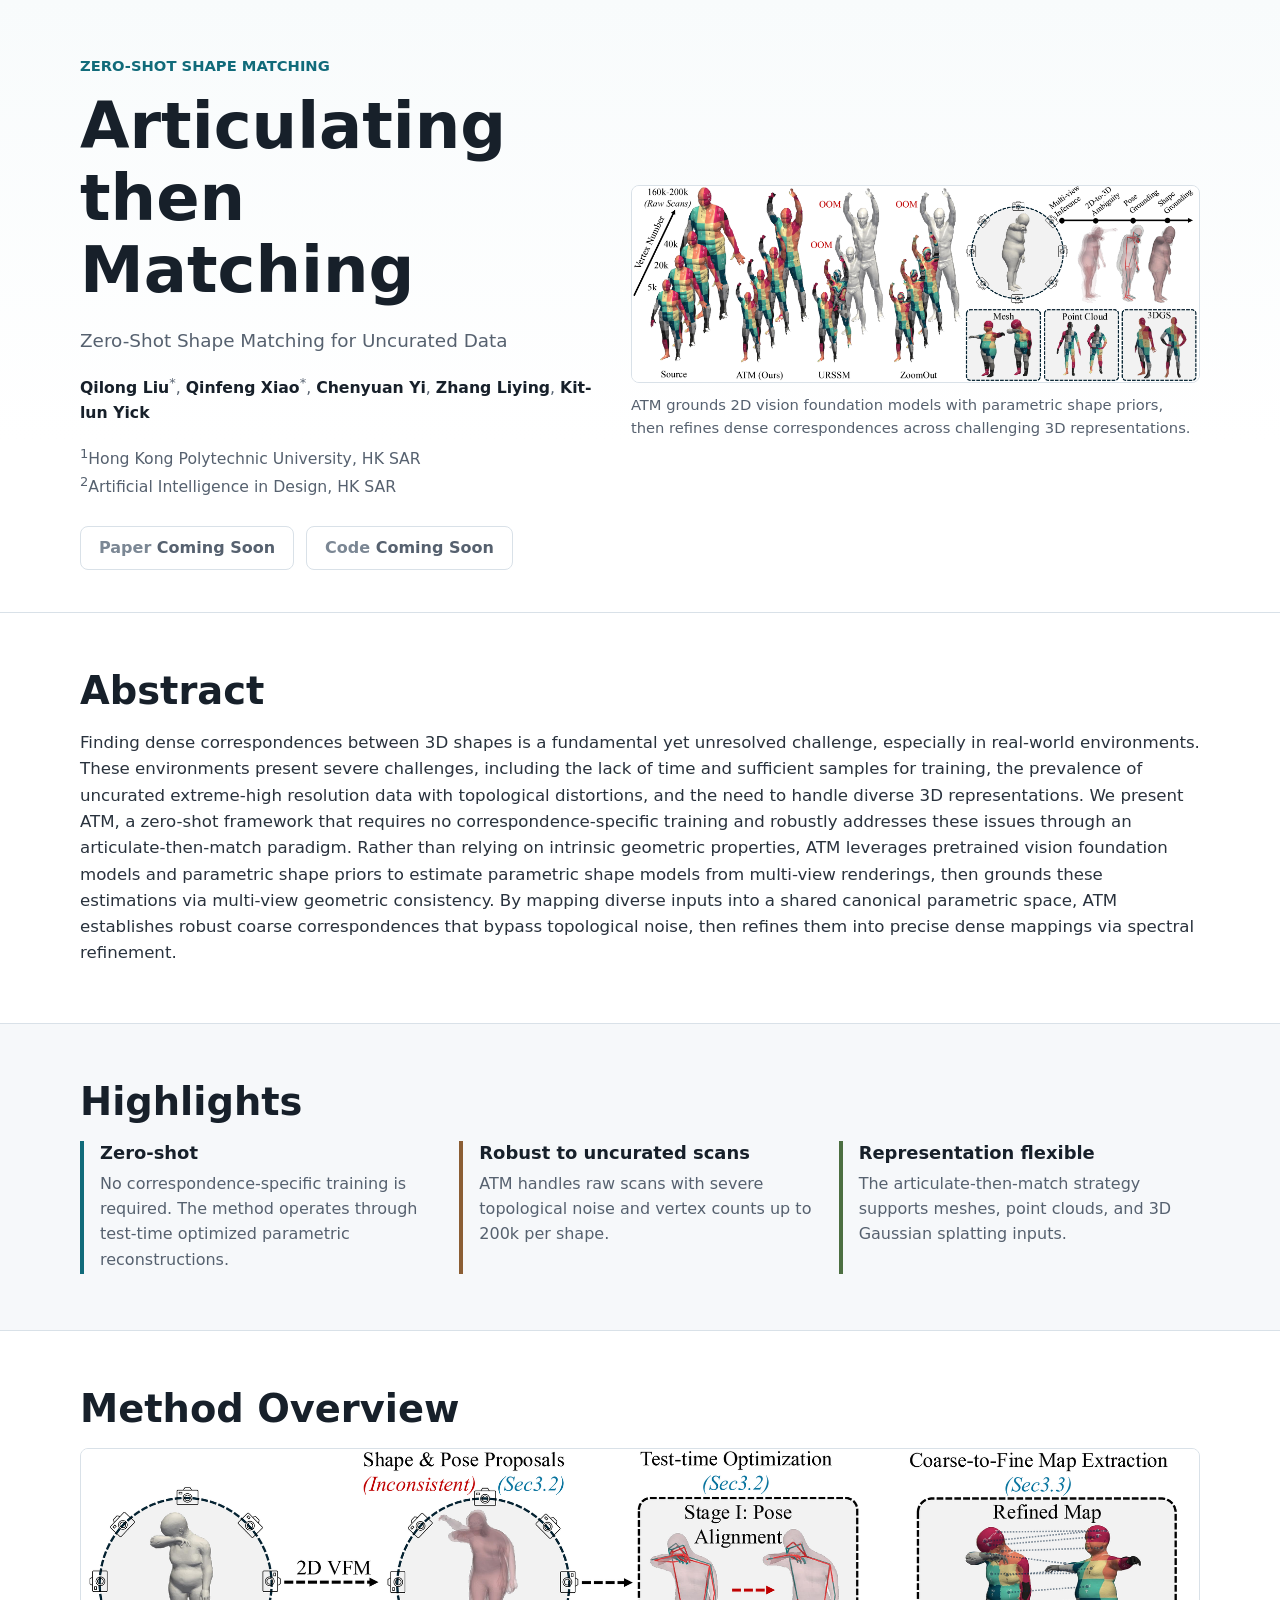
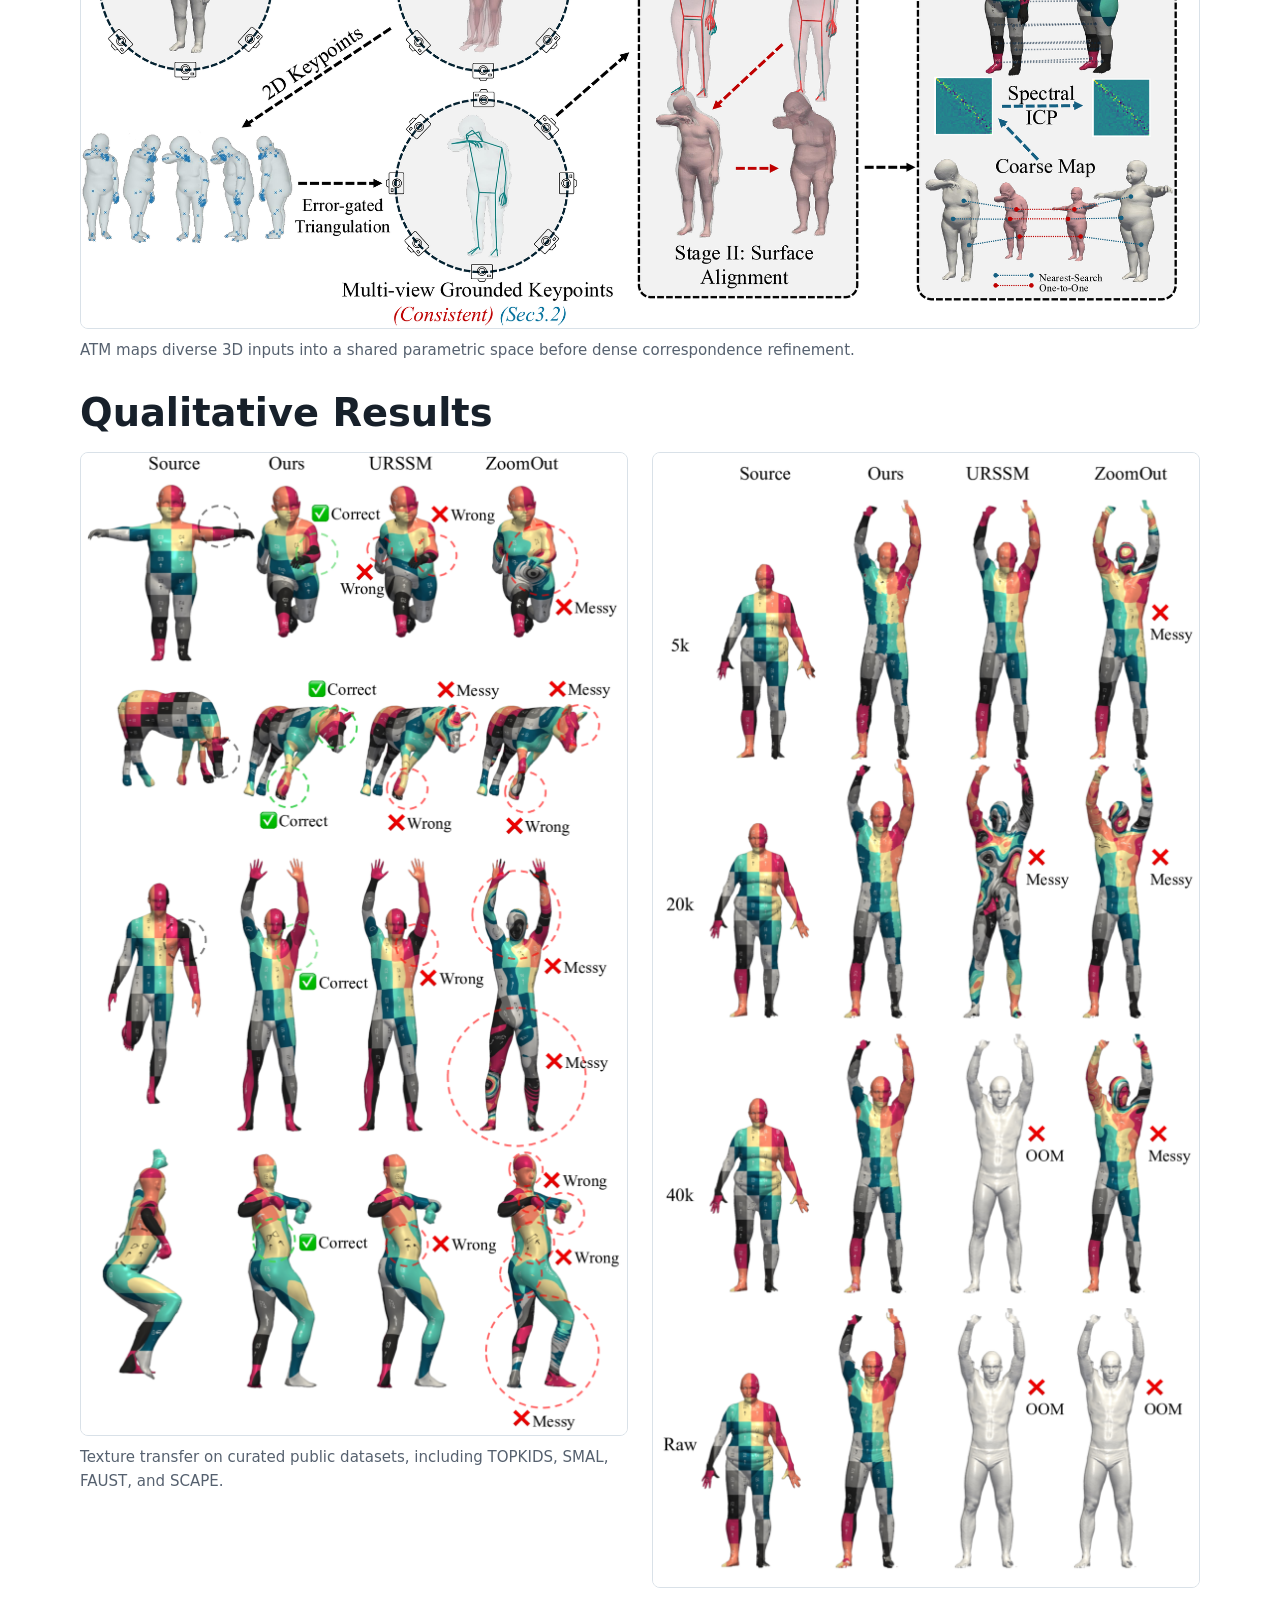
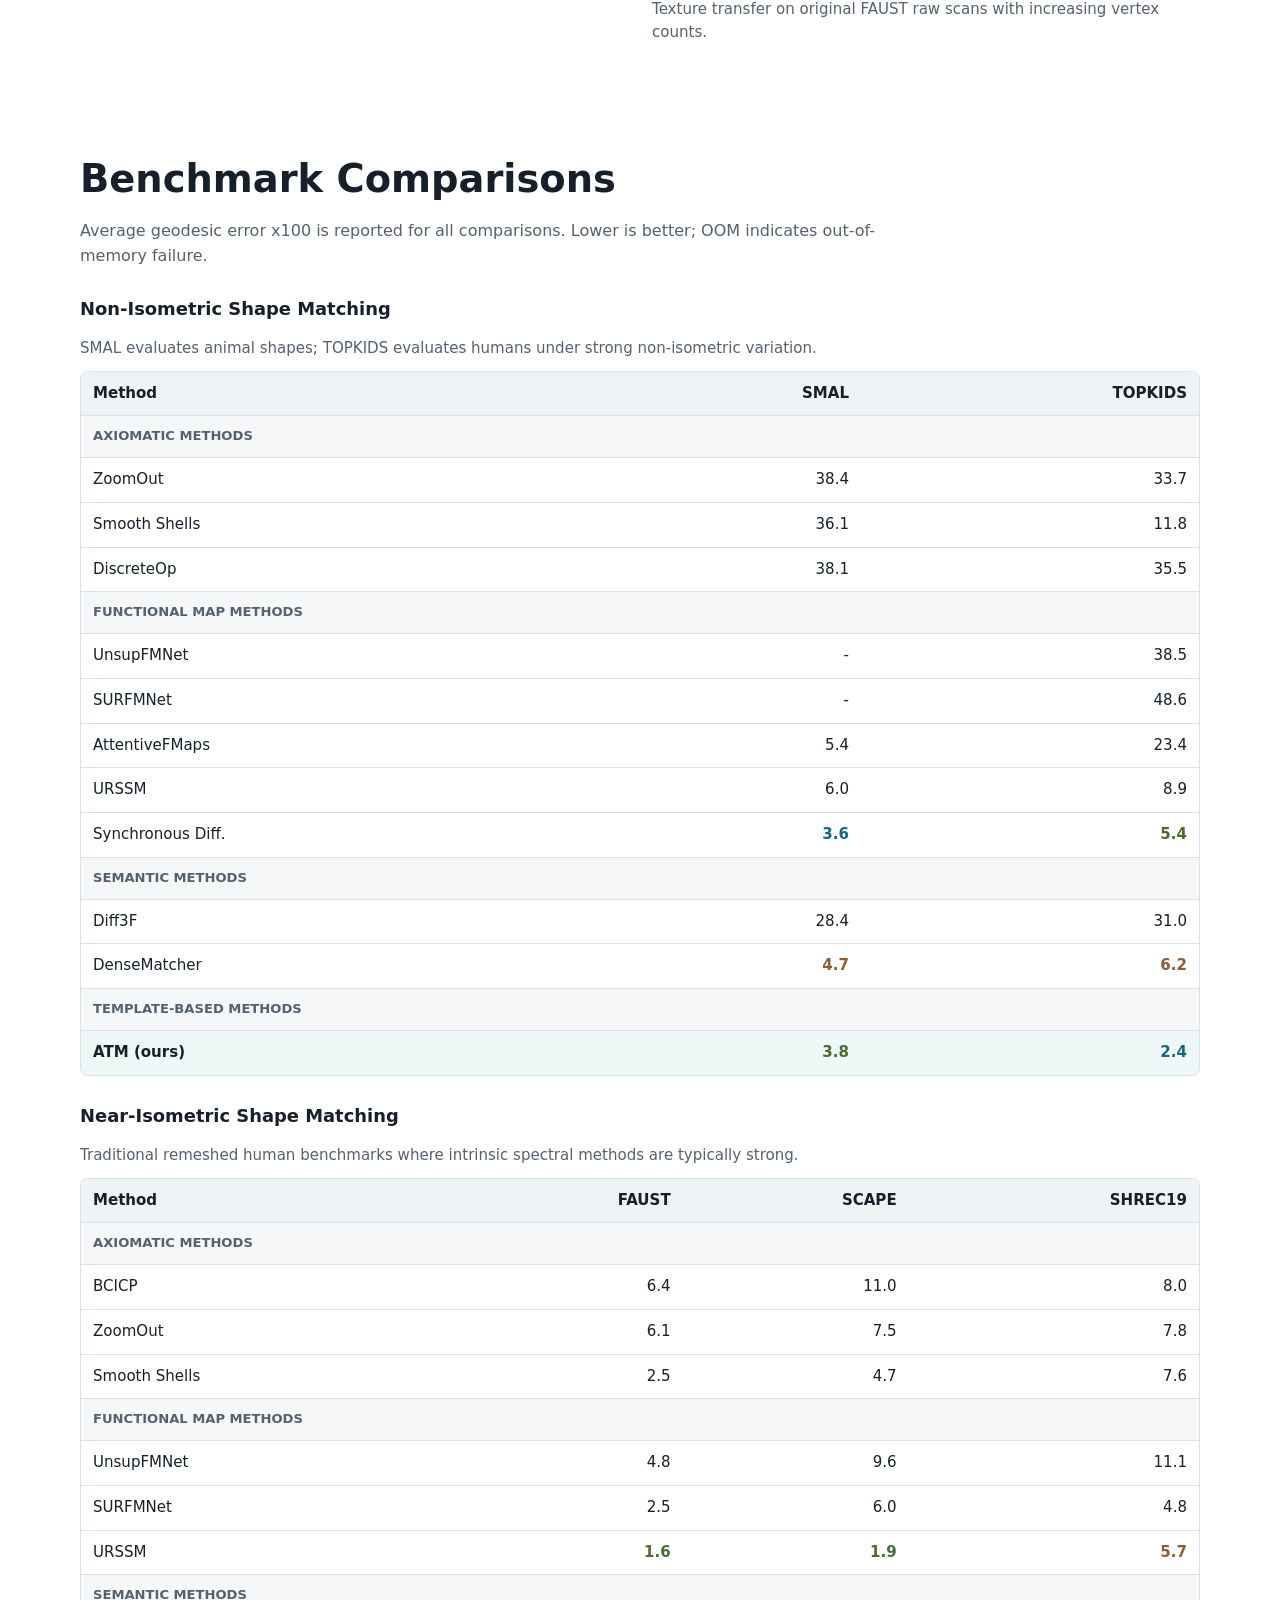
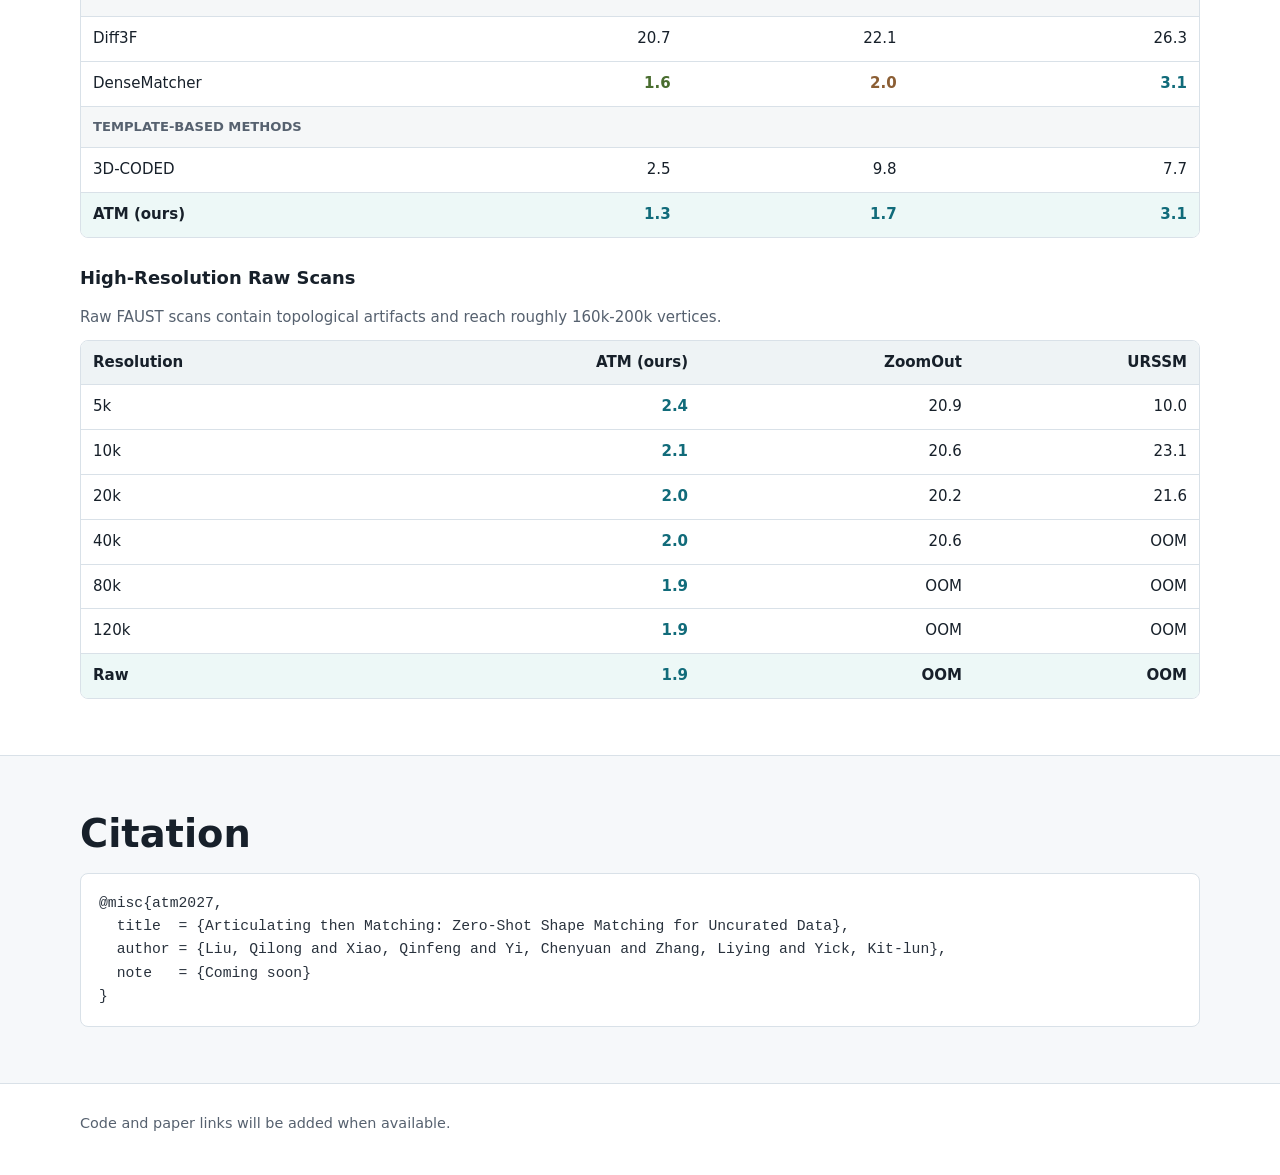
==== docs/index.html @ 42d5a646 "move page to docs/" ====
<!DOCTYPE html>
<html lang="en">
  <head>
    <meta charset="utf-8">
    <meta name="viewport" content="width=device-width, initial-scale=1">
    <meta name="description" content="Project page for Articulating then Matching: Zero-Shot Shape Matching for Uncurated Data.">
    <meta name="keywords" content="shape matching, dense correspondence, zero-shot learning, 3D vision, uncurated scans, point clouds, meshes, 3D Gaussian splatting">
    <meta name="twitter:card" content="summary_large_image">
    <meta name="twitter:title" content="Articulating then Matching">
    <meta name="twitter:description" content="Zero-shot shape matching for uncurated data.">
    <meta name="twitter:image" content="asset/teaser.png">
    <title>Articulating then Matching</title>
    <link rel="stylesheet" href="style.css">
  </head>
  <body>
    <header class="hero">
      <div class="wrap hero-inner">
        <div>
          <p class="eyebrow">Zero-Shot Shape Matching</p>
          <h1>Articulating then Matching</h1>
          <p class="subtitle">Zero-Shot Shape Matching for Uncurated Data</p>
          <p class="authors">
            <strong>Qilong Liu</strong><sup>*</sup>,
            <strong>Qinfeng Xiao</strong><sup>*</sup>,
            <strong>Chenyuan Yi</strong>,
            <strong>Zhang Liying</strong>,
            <strong>Kit-lun Yick</strong>
          </p>
          <p class="affiliations">
            <sup>1</sup>Hong Kong Polytechnic University, HK SAR<br>
            <sup>2</sup>Artificial Intelligence in Design, HK SAR
          </p>
          <div class="actions" aria-label="Project links">
            <button class="button" type="button" disabled>Paper <span>Coming Soon</span></button>
            <button class="button" type="button" disabled>Code <span>Coming Soon</span></button>
          </div>
        </div>
        <figure class="hero-figure">
          <img src="asset/teaser.png" alt="Overview of ATM for zero-shot dense shape matching.">
          <figcaption>
            ATM grounds 2D vision foundation models with parametric shape priors, then refines dense correspondences across challenging 3D representations.
          </figcaption>
        </figure>
      </div>
    </header>

    <main>
      <section>
        <div class="wrap">
          <h2>Abstract</h2>
          <p class="abstract">
            Finding dense correspondences between 3D shapes is a fundamental yet unresolved challenge, especially in real-world environments. These environments present severe challenges, including the lack of time and sufficient samples for training, the prevalence of uncurated extreme-high resolution data with topological distortions, and the need to handle diverse 3D representations. We present ATM, a zero-shot framework that requires no correspondence-specific training and robustly addresses these issues through an articulate-then-match paradigm. Rather than relying on intrinsic geometric properties, ATM leverages pretrained vision foundation models and parametric shape priors to estimate parametric shape models from multi-view renderings, then grounds these estimations via multi-view geometric consistency. By mapping diverse inputs into a shared canonical parametric space, ATM establishes robust coarse correspondences that bypass topological noise, then refines them into precise dense mappings via spectral refinement.
          </p>
        </div>
      </section>

      <section class="alt">
        <div class="wrap">
          <h2>Highlights</h2>
          <div class="grid">
            <div class="point">
              <h3>Zero-shot</h3>
              <p>No correspondence-specific training is required. The method operates through test-time optimized parametric reconstructions.</p>
            </div>
            <div class="point">
              <h3>Robust to uncurated scans</h3>
              <p>ATM handles raw scans with severe topological noise and vertex counts up to 200k per shape.</p>
            </div>
            <div class="point">
              <h3>Representation flexible</h3>
              <p>The articulate-then-match strategy supports meshes, point clouds, and 3D Gaussian splatting inputs.</p>
            </div>
          </div>
        </div>
      </section>

      <section>
        <div class="wrap figure-stack">
          <div>
            <h2>Method Overview</h2>
            <figure class="result">
              <img src="asset/framework.png" alt="ATM method framework.">
              <figcaption>
                ATM maps diverse 3D inputs into a shared parametric space before dense correspondence refinement.
              </figcaption>
            </figure>
          </div>
          <div>
            <h2>Qualitative Results</h2>
            <div class="figure-grid">
              <figure class="result">
                <img src="asset/qualitative_curated.png" alt="Texture transfer results on curated datasets.">
                <figcaption>
                  Texture transfer on curated public datasets, including TOPKIDS, SMAL, FAUST, and SCAPE.
                </figcaption>
              </figure>
              <figure class="result">
                <img src="asset/qualitative_raw.png" alt="Texture transfer results on raw FAUST scans.">
                <figcaption>
                  Texture transfer on original FAUST raw scans with increasing vertex counts.
                </figcaption>
              </figure>
            </div>
          </div>
        </div>
      </section>

      <section>
        <div class="wrap benchmark-stack">
          <div class="section-heading">
            <h2>Benchmark Comparisons</h2>
            <p>Average geodesic error x100 is reported for all comparisons. Lower is better; OOM indicates out-of-memory failure.</p>
          </div>

          <div class="table-block">
            <h3>Non-Isometric Shape Matching</h3>
            <p class="table-note">SMAL evaluates animal shapes; TOPKIDS evaluates humans under strong non-isometric variation.</p>
            <div class="table-wrap">
              <table class="benchmark-table">
                <thead>
                  <tr>
                    <th>Method</th>
                    <th>SMAL</th>
                    <th>TOPKIDS</th>
                  </tr>
                </thead>
                <tbody>
                  <tr class="group"><td colspan="3">Axiomatic Methods</td></tr>
                  <tr><td>ZoomOut</td><td>38.4</td><td>33.7</td></tr>
                  <tr><td>Smooth Shells</td><td>36.1</td><td>11.8</td></tr>
                  <tr><td>DiscreteOp</td><td>38.1</td><td>35.5</td></tr>
                  <tr class="group"><td colspan="3">Functional Map Methods</td></tr>
                  <tr><td>UnsupFMNet</td><td>-</td><td>38.5</td></tr>
                  <tr><td>SURFMNet</td><td>-</td><td>48.6</td></tr>
                  <tr><td>AttentiveFMaps</td><td>5.4</td><td>23.4</td></tr>
                  <tr><td>URSSM</td><td>6.0</td><td>8.9</td></tr>
                  <tr><td>Synchronous Diff.</td><td class="best">3.6</td><td class="second">5.4</td></tr>
                  <tr class="group"><td colspan="3">Semantic Methods</td></tr>
                  <tr><td>Diff3F</td><td>28.4</td><td>31.0</td></tr>
                  <tr><td>DenseMatcher</td><td class="third">4.7</td><td class="third">6.2</td></tr>
                  <tr class="group"><td colspan="3">Template-Based Methods</td></tr>
                  <tr class="ours"><td>ATM (ours)</td><td class="second">3.8</td><td class="best">2.4</td></tr>
                </tbody>
              </table>
            </div>
          </div>

          <div class="table-block">
            <h3>Near-Isometric Shape Matching</h3>
            <p class="table-note">Traditional remeshed human benchmarks where intrinsic spectral methods are typically strong.</p>
            <div class="table-wrap">
              <table class="benchmark-table">
                <thead>
                  <tr>
                    <th>Method</th>
                    <th>FAUST</th>
                    <th>SCAPE</th>
                    <th>SHREC19</th>
                  </tr>
                </thead>
                <tbody>
                  <tr class="group"><td colspan="4">Axiomatic Methods</td></tr>
                  <tr><td>BCICP</td><td>6.4</td><td>11.0</td><td>8.0</td></tr>
                  <tr><td>ZoomOut</td><td>6.1</td><td>7.5</td><td>7.8</td></tr>
                  <tr><td>Smooth Shells</td><td>2.5</td><td>4.7</td><td>7.6</td></tr>
                  <tr class="group"><td colspan="4">Functional Map Methods</td></tr>
                  <tr><td>UnsupFMNet</td><td>4.8</td><td>9.6</td><td>11.1</td></tr>
                  <tr><td>SURFMNet</td><td>2.5</td><td>6.0</td><td>4.8</td></tr>
                  <tr><td>URSSM</td><td class="second">1.6</td><td class="second">1.9</td><td class="third">5.7</td></tr>
                  <tr class="group"><td colspan="4">Semantic Methods</td></tr>
                  <tr><td>Diff3F</td><td>20.7</td><td>22.1</td><td>26.3</td></tr>
                  <tr><td>DenseMatcher</td><td class="second">1.6</td><td class="third">2.0</td><td class="best">3.1</td></tr>
                  <tr class="group"><td colspan="4">Template-Based Methods</td></tr>
                  <tr><td>3D-CODED</td><td>2.5</td><td>9.8</td><td>7.7</td></tr>
                  <tr class="ours"><td>ATM (ours)</td><td class="best">1.3</td><td class="best">1.7</td><td class="best">3.1</td></tr>
                </tbody>
              </table>
            </div>
          </div>

          <div class="table-block">
            <h3>High-Resolution Raw Scans</h3>
            <p class="table-note">Raw FAUST scans contain topological artifacts and reach roughly 160k-200k vertices.</p>
            <div class="table-wrap">
              <table class="benchmark-table">
                <thead>
                  <tr>
                    <th>Resolution</th>
                    <th>ATM (ours)</th>
                    <th>ZoomOut</th>
                    <th>URSSM</th>
                  </tr>
                </thead>
                <tbody>
                  <tr><td>5k</td><td class="best">2.4</td><td>20.9</td><td>10.0</td></tr>
                  <tr><td>10k</td><td class="best">2.1</td><td>20.6</td><td>23.1</td></tr>
                  <tr><td>20k</td><td class="best">2.0</td><td>20.2</td><td>21.6</td></tr>
                  <tr><td>40k</td><td class="best">2.0</td><td>20.6</td><td>OOM</td></tr>
                  <tr><td>80k</td><td class="best">1.9</td><td>OOM</td><td>OOM</td></tr>
                  <tr><td>120k</td><td class="best">1.9</td><td>OOM</td><td>OOM</td></tr>
                  <tr class="ours"><td>Raw</td><td class="best">1.9</td><td>OOM</td><td>OOM</td></tr>
                </tbody>
              </table>
            </div>
          </div>
        </div>
      </section>

      <section class="alt">
        <div class="wrap">
          <h2>Citation</h2>
          <pre class="citation"><code>@misc{atm2027,
  title  = {Articulating then Matching: Zero-Shot Shape Matching for Uncurated Data},
  author = {Liu, Qilong and Xiao, Qinfeng and Yi, Chenyuan and Zhang, Liying and Yick, Kit-lun},
  note   = {Coming soon}
}</code></pre>
        </div>
      </section>
    </main>

    <footer>
      <div class="wrap">
        <p>Code and paper links will be added when available.</p>
      </div>
    </footer>
  </body>
</html>
---- docs/style.css ----
:root {
  color-scheme: light;
  --ink: #17202a;
  --muted: #56616f;
  --line: #d9e1e8;
  --panel: #f6f8fa;
  --accent: #116b7a;
  --accent-2: #8b5e34;
  --disabled: #7b8794;
  --max: 1120px;
}

* {
  box-sizing: border-box;
}

body {
  margin: 0;
  color: var(--ink);
  background: #ffffff;
  font-family: Inter, ui-sans-serif, system-ui, -apple-system, BlinkMacSystemFont, "Segoe UI", sans-serif;
  line-height: 1.58;
}

img {
  display: block;
  max-width: 100%;
}

.hero {
  border-bottom: 1px solid var(--line);
  background: linear-gradient(180deg, #f8fbfc 0%, #ffffff 72%);
}

.wrap {
  width: min(100% - 32px, var(--max));
  margin: 0 auto;
}

.hero-inner {
  display: grid;
  grid-template-columns: minmax(0, 0.95fr) minmax(320px, 1.05fr);
  gap: 36px;
  align-items: center;
  /* min-height: 94vh; */
  min-height: auto;
  padding: 54px 0 42px;
}

.eyebrow {
  margin: 0 0 14px;
  color: var(--accent);
  font-size: 0.92rem;
  font-weight: 700;
  letter-spacing: 0;
  text-transform: uppercase;
}

h1,
h2,
h3 {
  line-height: 1.12;
  letter-spacing: 0;
}

h1 {
  margin: 0;
  font-size: clamp(2.15rem, 5vw, 4.6rem);
  max-width: 13ch;
}

.subtitle {
  margin: 20px 0 0;
  max-width: 720px;
  color: var(--muted);
  font-size: 1.15rem;
}

.authors,
.affiliations {
  margin: 18px 0 0;
  color: var(--muted);
  font-size: 0.98rem;
}

.authors strong {
  color: var(--ink);
  font-weight: 650;
}

.actions {
  display: flex;
  flex-wrap: wrap;
  gap: 12px;
  margin: 26px 0 0;
}

.button {
  min-height: 44px;
  padding: 0 18px;
  border: 1px solid var(--line);
  border-radius: 8px;
  background: #ffffff;
  color: var(--disabled);
  font: inherit;
  font-weight: 700;
  cursor: not-allowed;
}

.button span {
  color: var(--muted);
  font-weight: 600;
}

.hero-figure {
  margin: 0;
}

.hero-figure img {
  width: 100%;
  border: 1px solid var(--line);
  border-radius: 8px;
  background: #ffffff;
}

.hero-figure figcaption {
  margin-top: 10px;
  color: var(--muted);
  font-size: 0.92rem;
}

section {
  padding: 56px 0;
}

section.alt {
  background: var(--panel);
  border-top: 1px solid var(--line);
  border-bottom: 1px solid var(--line);
}

h2 {
  margin: 0 0 18px;
  font-size: clamp(1.7rem, 3vw, 2.45rem);
}

h3 {
  margin: 0 0 8px;
  font-size: 1.12rem;
}

p {
  margin: 0;
}

.abstract {
  max-width: auto;
  color: #29323d;
  font-size: 1.04rem;
}

.grid {
  display: grid;
  grid-template-columns: repeat(3, minmax(0, 1fr));
  gap: 18px;
}

.point {
  border-left: 4px solid var(--accent);
  padding: 2px 0 2px 16px;
}

.point:nth-child(2) {
  border-left-color: var(--accent-2);
}

.point:nth-child(3) {
  border-left-color: #4c6f41;
}

.point p {
  color: var(--muted);
}

.section-heading {
  max-width: 820px;
}

.section-heading p {
  color: var(--muted);
  font-size: 1rem;
}

.benchmark-stack {
  display: grid;
  gap: 30px;
}

.table-block {
  display: grid;
  gap: 10px;
}

.table-block h3 {
  margin-top: 0;
}

.table-note {
  color: var(--muted);
  font-size: 0.94rem;
}

.table-wrap {
  overflow-x: auto;
  border: 1px solid var(--line);
  border-radius: 8px;
  background: #ffffff;
}

.benchmark-table {
  width: 100%;
  min-width: 560px;
  border-collapse: collapse;
  font-size: 0.94rem;
}

.benchmark-table th,
.benchmark-table td {
  padding: 10px 12px;
  border-bottom: 1px solid var(--line);
  text-align: right;
  white-space: nowrap;
}

.benchmark-table th:first-child,
.benchmark-table td:first-child {
  text-align: left;
}

.benchmark-table thead th {
  background: #eef3f5;
  color: var(--ink);
  font-weight: 750;
}

.benchmark-table tbody tr:last-child td {
  border-bottom: 0;
}

.benchmark-table .group td {
  background: #f5f7f8;
  color: var(--muted);
  font-size: 0.82rem;
  font-weight: 750;
  letter-spacing: 0;
  text-transform: uppercase;
}

.benchmark-table .ours td {
  background: #edf8f7;
  color: var(--ink);
  font-weight: 750;
}

.benchmark-table .best {
  color: var(--accent);
  font-weight: 800;
}

.benchmark-table .second {
  color: #496d2f;
  font-weight: 750;
}

.benchmark-table .third {
  color: var(--accent-2);
  font-weight: 750;
}

.benchmark-table .ours .best {
  color: var(--accent);
}

.benchmark-table .ours .second {
  color: #496d2f;
}

.figure-stack {
  display: grid;
  gap: 28px;
}

.figure-grid {
  display: grid;
  grid-template-columns: minmax(0, 1fr) minmax(0, 1fr);
  gap: 24px;
  align-items: start;
}

figure.result {
  margin: 0;
}

figure.result img {
  width: 100%;
  border: 1px solid var(--line);
  border-radius: 8px;
  background: #ffffff;
}

figure.result figcaption {
  margin-top: 10px;
  color: var(--muted);
  font-size: 0.94rem;
}

.citation {
  overflow-x: auto;
  margin: 0;
  padding: 18px;
  border: 1px solid var(--line);
  border-radius: 8px;
  background: #ffffff;
  color: #29323d;
  font-size: 0.92rem;
}

footer {
  padding: 28px 0 40px;
  color: var(--muted);
  font-size: 0.9rem;
}

@media (max-width: 860px) {
  .hero-inner,
  .figure-grid,
  .grid {
    grid-template-columns: 1fr;
  }

  .hero-inner {
    min-height: auto;
    padding-top: 38px;
  }

  h1 {
    max-width: 12ch;
  }

  .benchmark-table {
    min-width: 520px;
  }
}

@media (max-width: 520px) {
  .wrap {
    width: min(100% - 24px, var(--max));
  }

  section {
    padding: 42px 0;
  }

  .actions {
    display: grid;
    grid-template-columns: 1fr;
  }

  .button {
    width: 100%;
  }
}
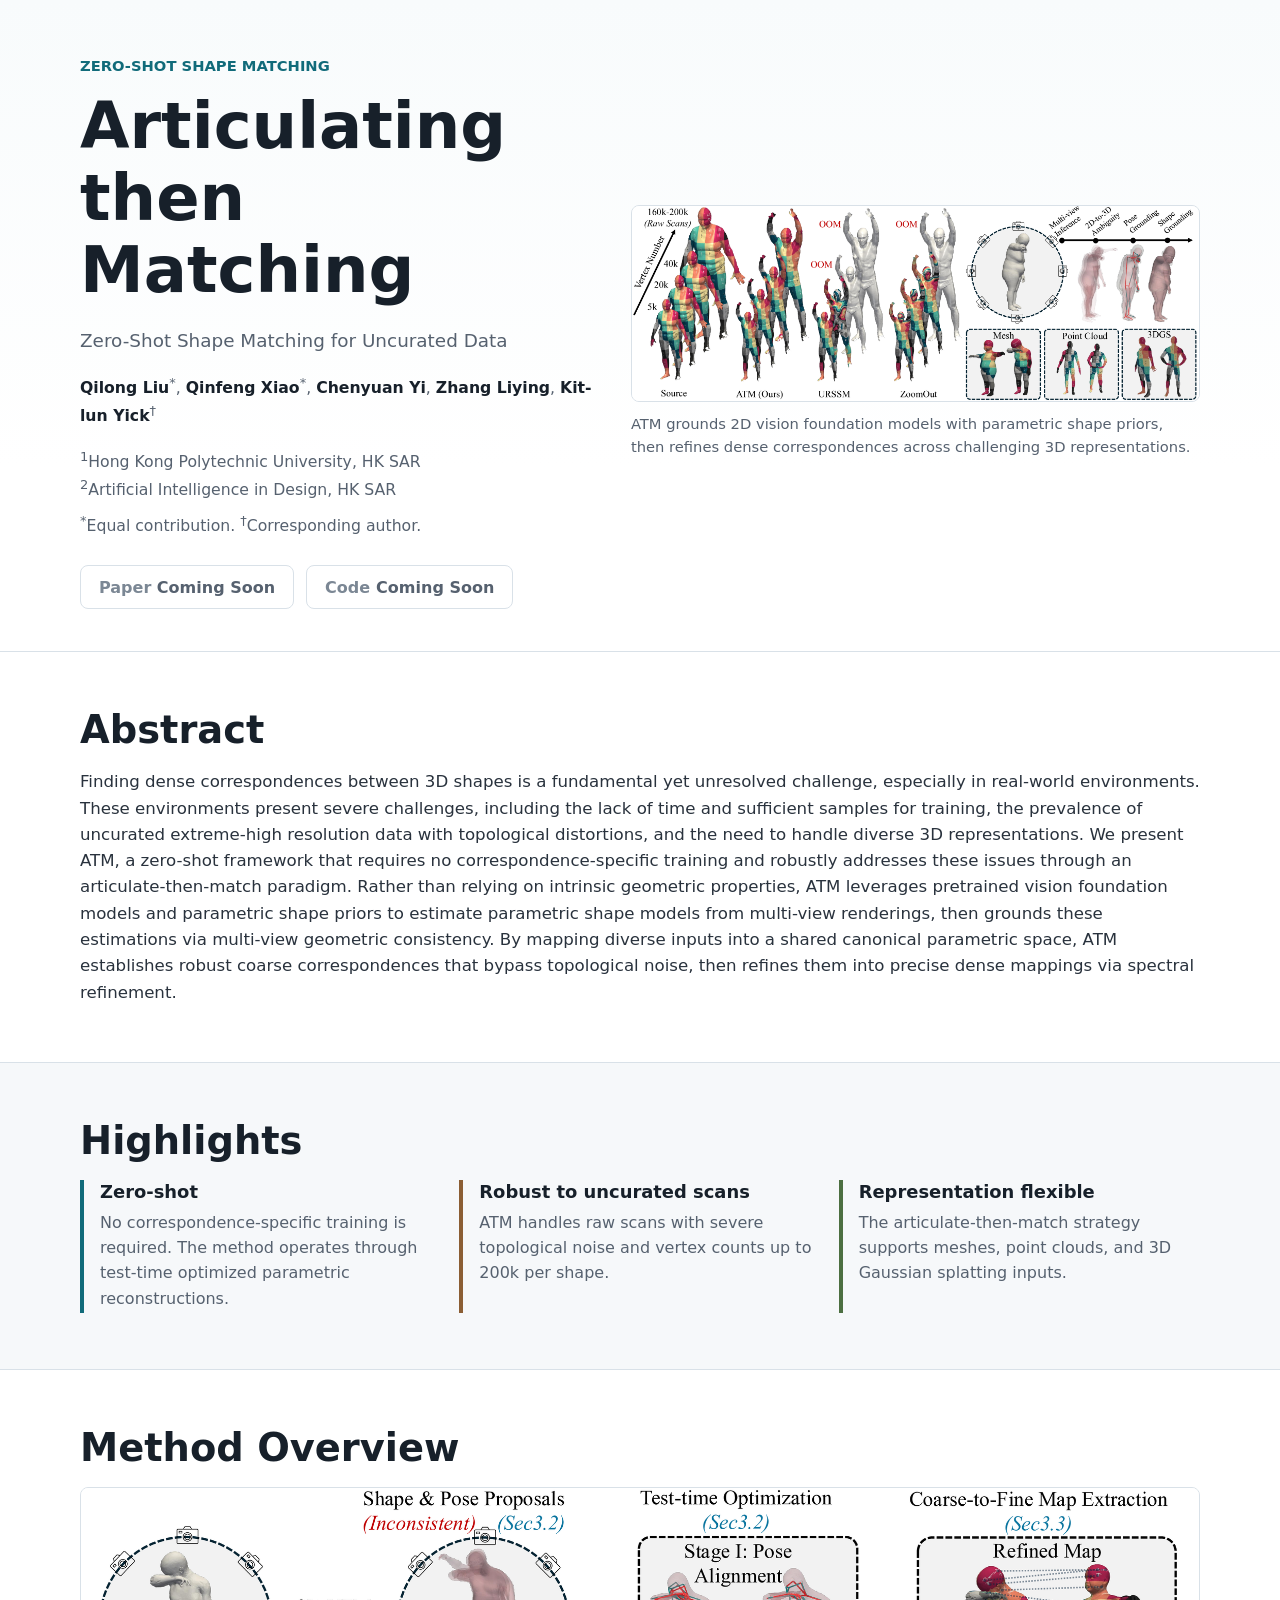
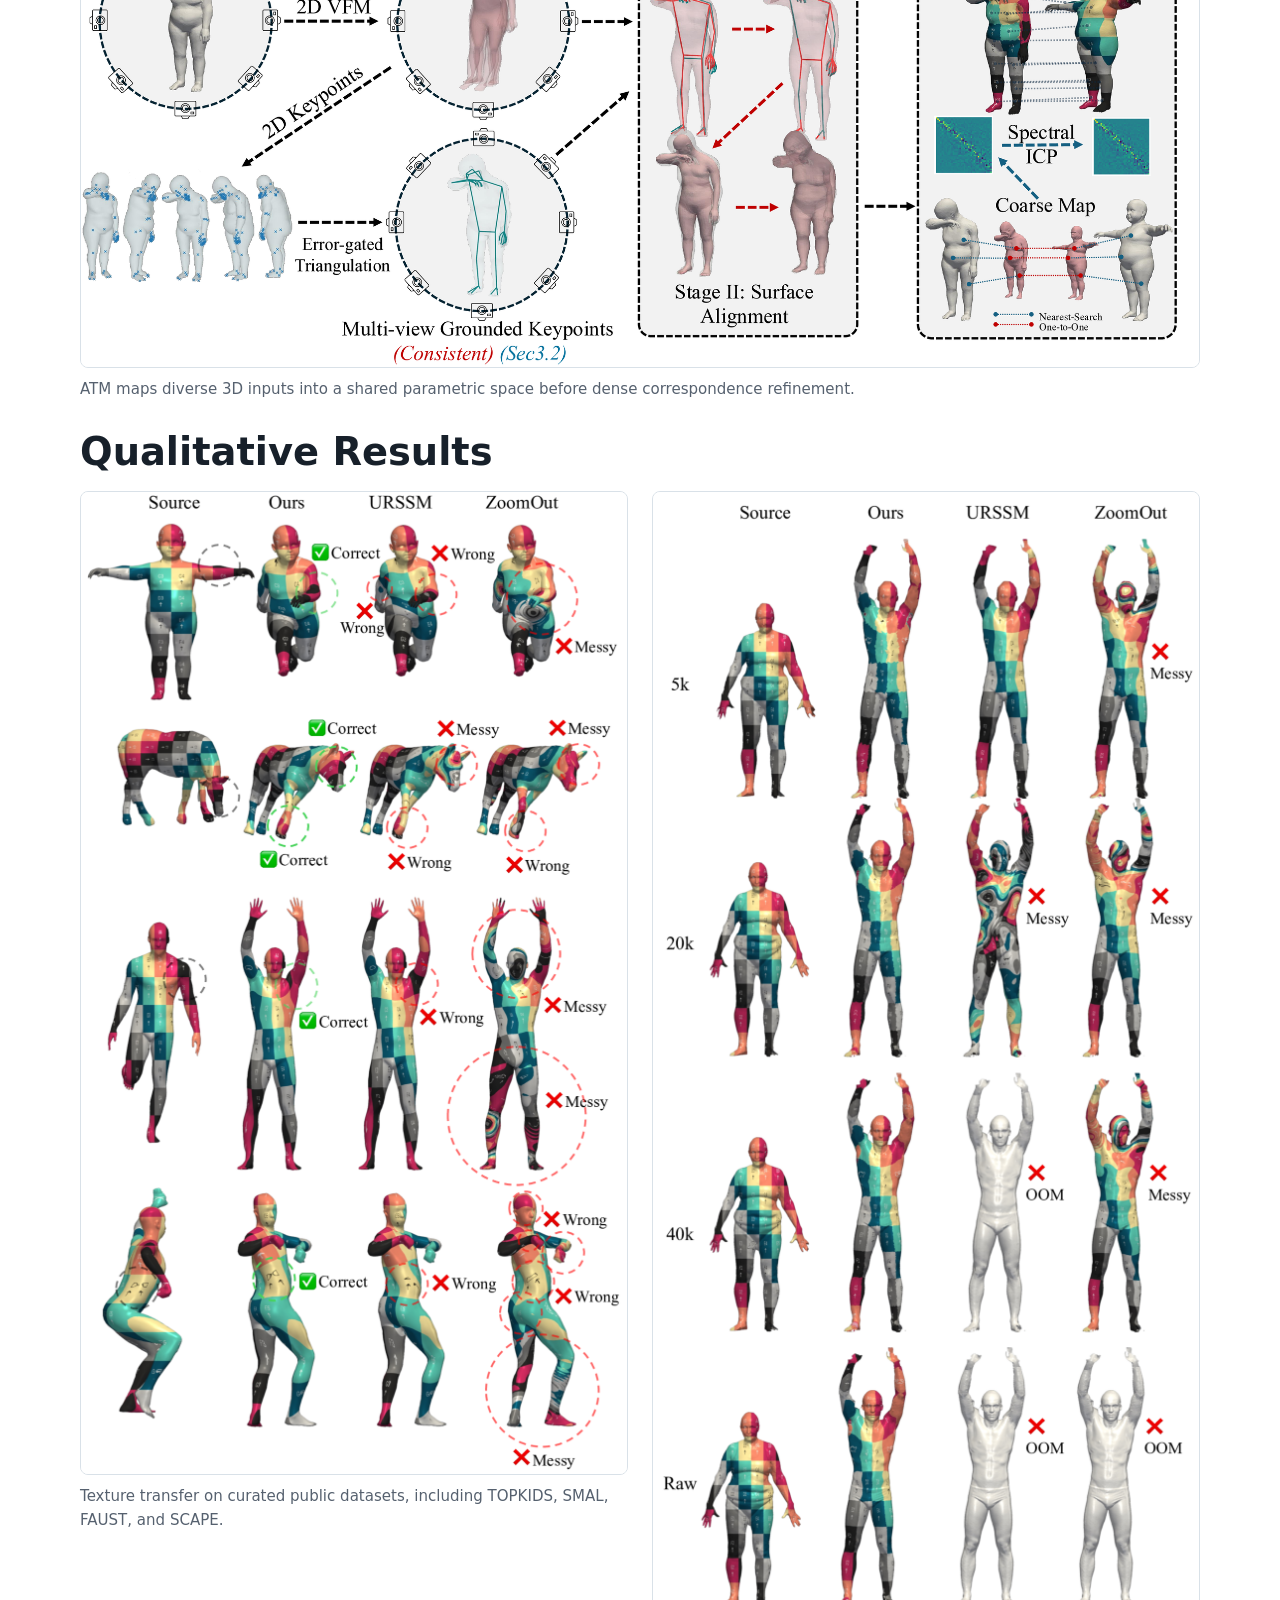
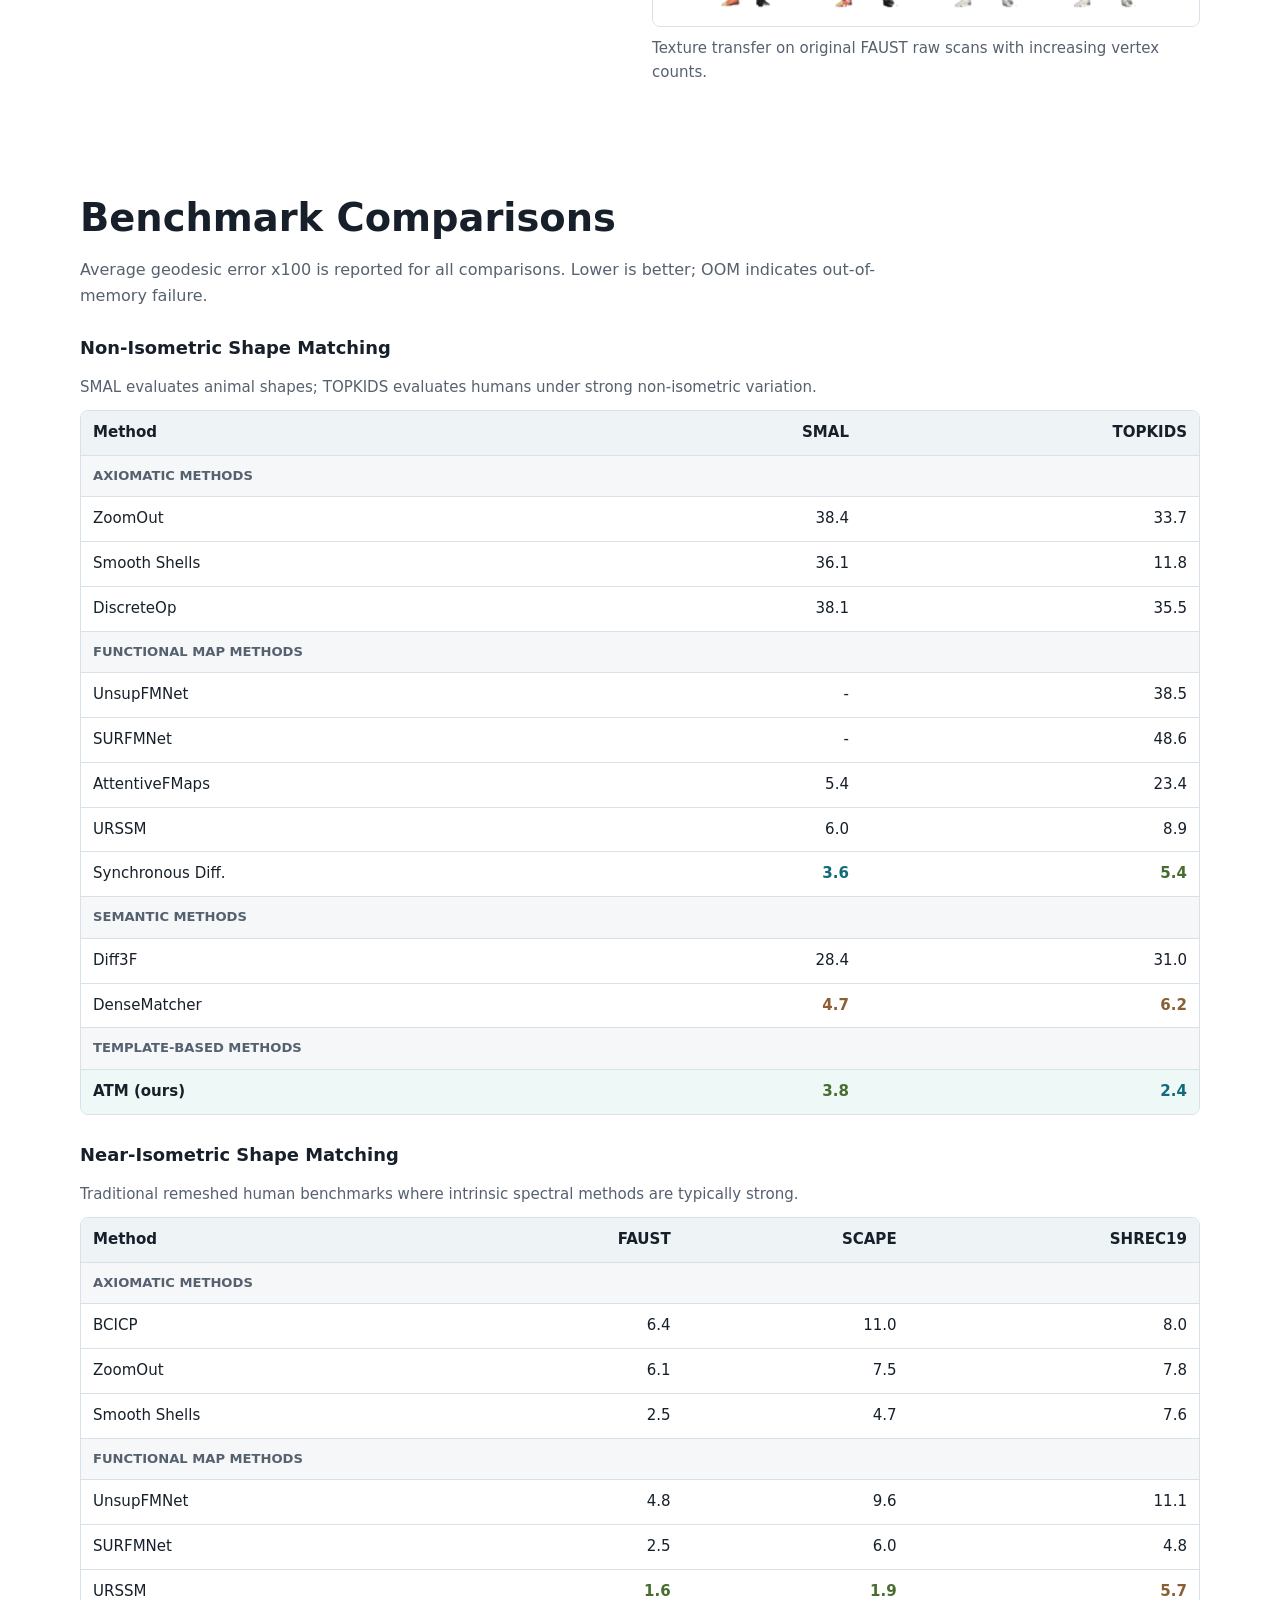
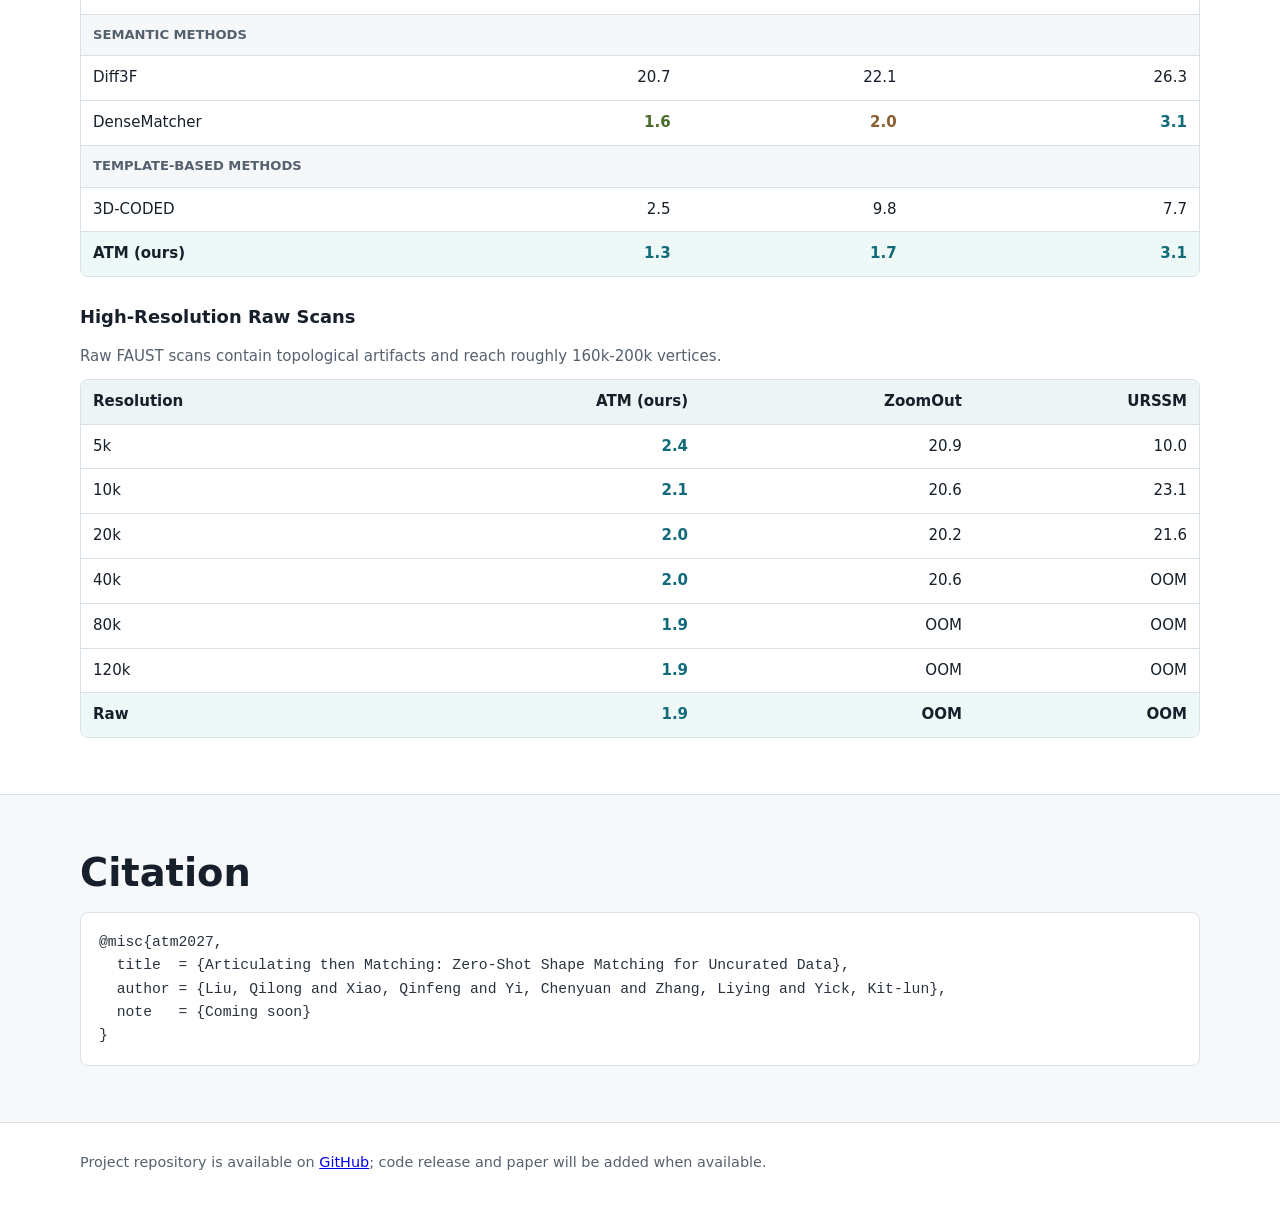
==== commit d02a9e01: "badges" ====
--- a/docs/index.html
+++ b/docs/index.html
@@ -8,7 +8,7 @@
     <meta name="twitter:card" content="summary_large_image">
     <meta name="twitter:title" content="Articulating then Matching">
     <meta name="twitter:description" content="Zero-shot shape matching for uncurated data.">
-    <meta name="twitter:image" content="asset/teaser.png">
+    <meta name="twitter:image" content="assets/teaser.png">
     <title>Articulating then Matching</title>
     <link rel="stylesheet" href="style.css">
   </head>
@@ -24,19 +24,20 @@
             <strong>Qinfeng Xiao</strong><sup>*</sup>,
             <strong>Chenyuan Yi</strong>,
             <strong>Zhang Liying</strong>,
-            <strong>Kit-lun Yick</strong>
+            <strong>Kit-lun Yick</strong><sup>&dagger;</sup>
           </p>
           <p class="affiliations">
             <sup>1</sup>Hong Kong Polytechnic University, HK SAR<br>
             <sup>2</sup>Artificial Intelligence in Design, HK SAR
           </p>
+          <p class="author-notes"><sup>*</sup>Equal contribution. <sup>&dagger;</sup>Corresponding author.</p>
           <div class="actions" aria-label="Project links">
             <button class="button" type="button" disabled>Paper <span>Coming Soon</span></button>
-            <button class="button" type="button" disabled>Code <span>Coming Soon</span></button>
+            <a class="button" href="https://github.com/liu-qilong/ATM" target="_blank" rel="noopener">Code <span>Coming Soon</span></a>
           </div>
         </div>
         <figure class="hero-figure">
-          <img src="asset/teaser.png" alt="Overview of ATM for zero-shot dense shape matching.">
+          <img src="assets/teaser.png" alt="Overview of ATM for zero-shot dense shape matching.">
           <figcaption>
             ATM grounds 2D vision foundation models with parametric shape priors, then refines dense correspondences across challenging 3D representations.
           </figcaption>
@@ -79,7 +80,7 @@
           <div>
             <h2>Method Overview</h2>
             <figure class="result">
-              <img src="asset/framework.png" alt="ATM method framework.">
+              <img src="assets/framework.png" alt="ATM method framework.">
               <figcaption>
                 ATM maps diverse 3D inputs into a shared parametric space before dense correspondence refinement.
               </figcaption>
@@ -89,13 +90,13 @@
             <h2>Qualitative Results</h2>
             <div class="figure-grid">
               <figure class="result">
-                <img src="asset/qualitative_curated.png" alt="Texture transfer results on curated datasets.">
+                <img src="assets/qualitative_curated.png" alt="Texture transfer results on curated datasets.">
                 <figcaption>
                   Texture transfer on curated public datasets, including TOPKIDS, SMAL, FAUST, and SCAPE.
                 </figcaption>
               </figure>
               <figure class="result">
-                <img src="asset/qualitative_raw.png" alt="Texture transfer results on raw FAUST scans.">
+                <img src="assets/qualitative_raw.png" alt="Texture transfer results on raw FAUST scans.">
                 <figcaption>
                   Texture transfer on original FAUST raw scans with increasing vertex counts.
                 </figcaption>
@@ -220,7 +221,7 @@
 
     <footer>
       <div class="wrap">
-        <p>Code and paper links will be added when available.</p>
+        <p>Project repository is available on <a href="https://github.com/liu-qilong/ATM" target="_blank" rel="noopener">GitHub</a>; code release and paper will be added when available.</p>
       </div>
     </footer>
   </body>
--- a/docs/style.css
+++ b/docs/style.css
@@ -77,10 +77,19 @@
 }
 
 .authors,
+.affiliations,
+.author-notes {
+  color: var(--muted);
+  font-size: 0.98rem;
+}
+
+.authors,
 .affiliations {
   margin: 18px 0 0;
-  color: var(--muted);
-  font-size: 0.98rem;
+}
+
+.author-notes {
+  margin: 8px 0 0;
 }
 
 .authors strong {
@@ -110,6 +119,14 @@
 .button span {
   color: var(--muted);
   font-weight: 600;
+}
+
+.actions a.button {
+  display: inline-flex;
+  align-items: center;
+  gap: 6px;
+  text-decoration: none;
+  cursor: pointer;
 }
 
 .hero-figure {
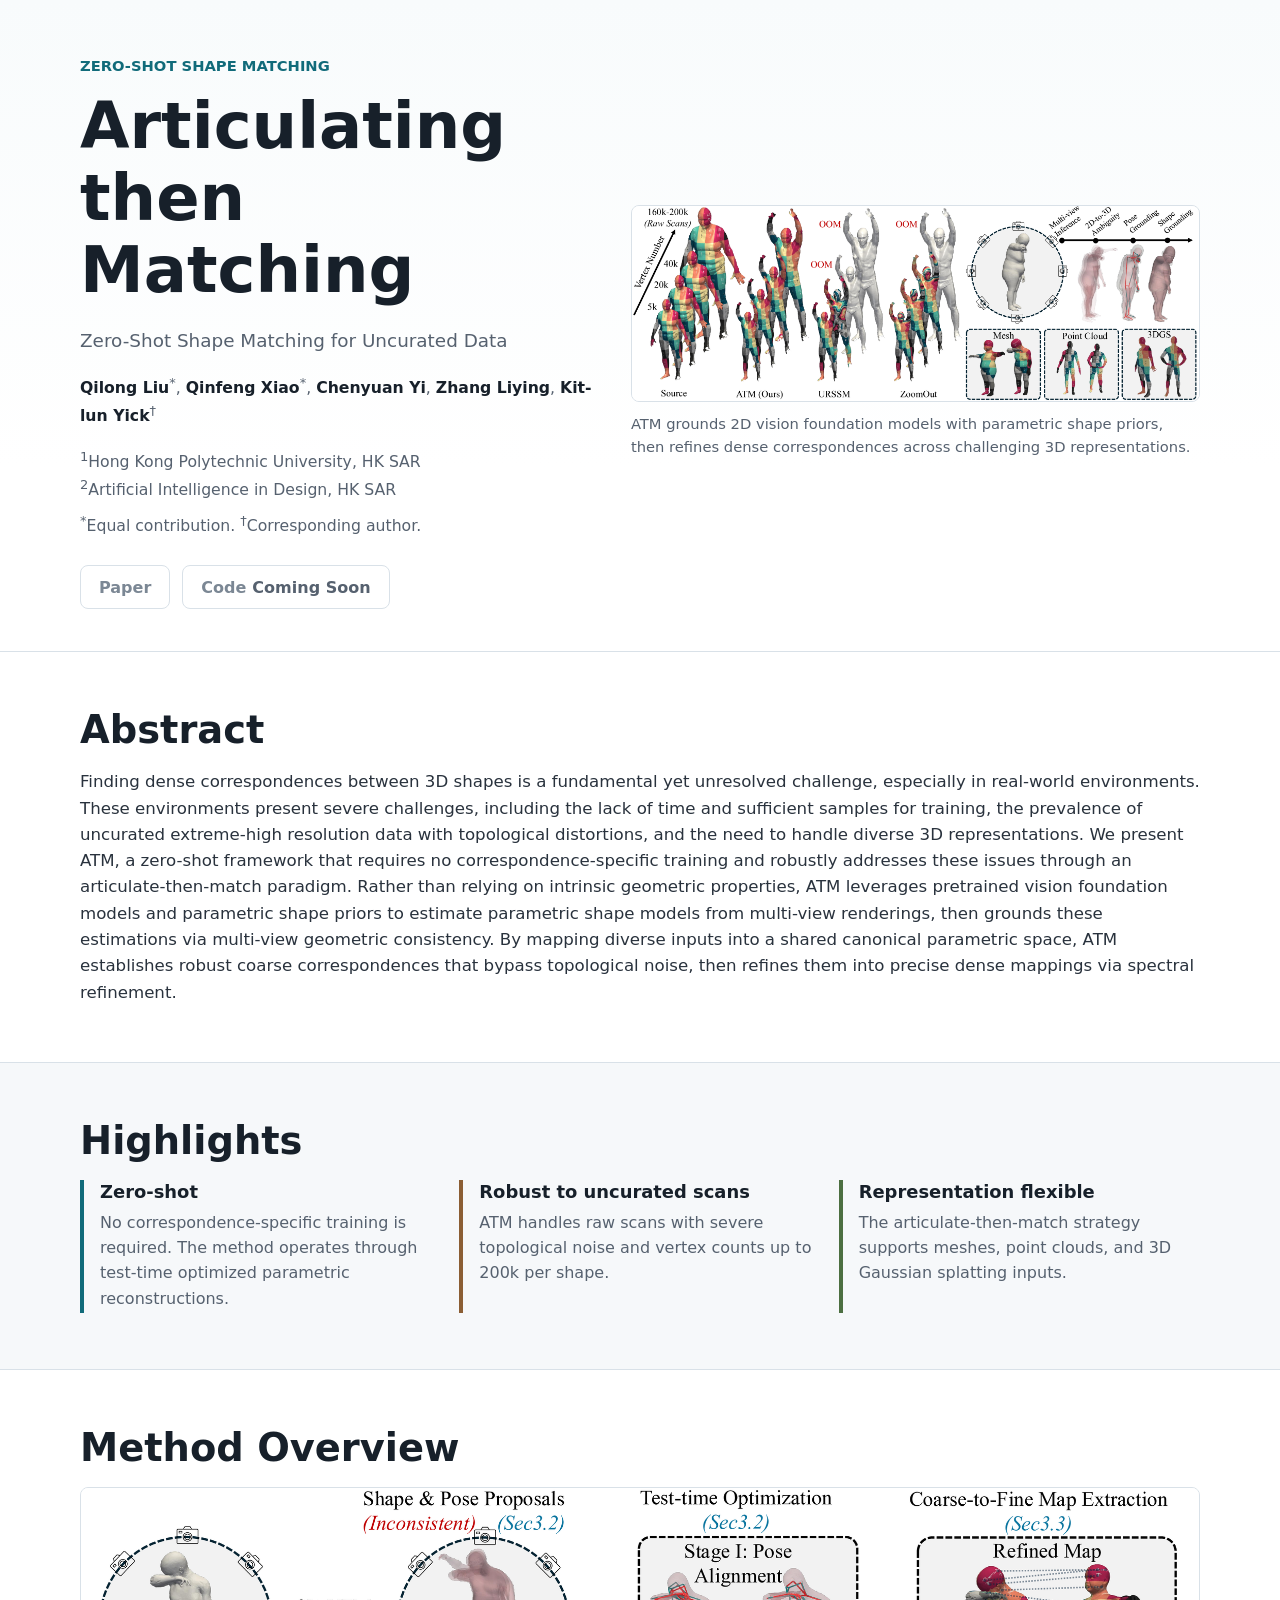
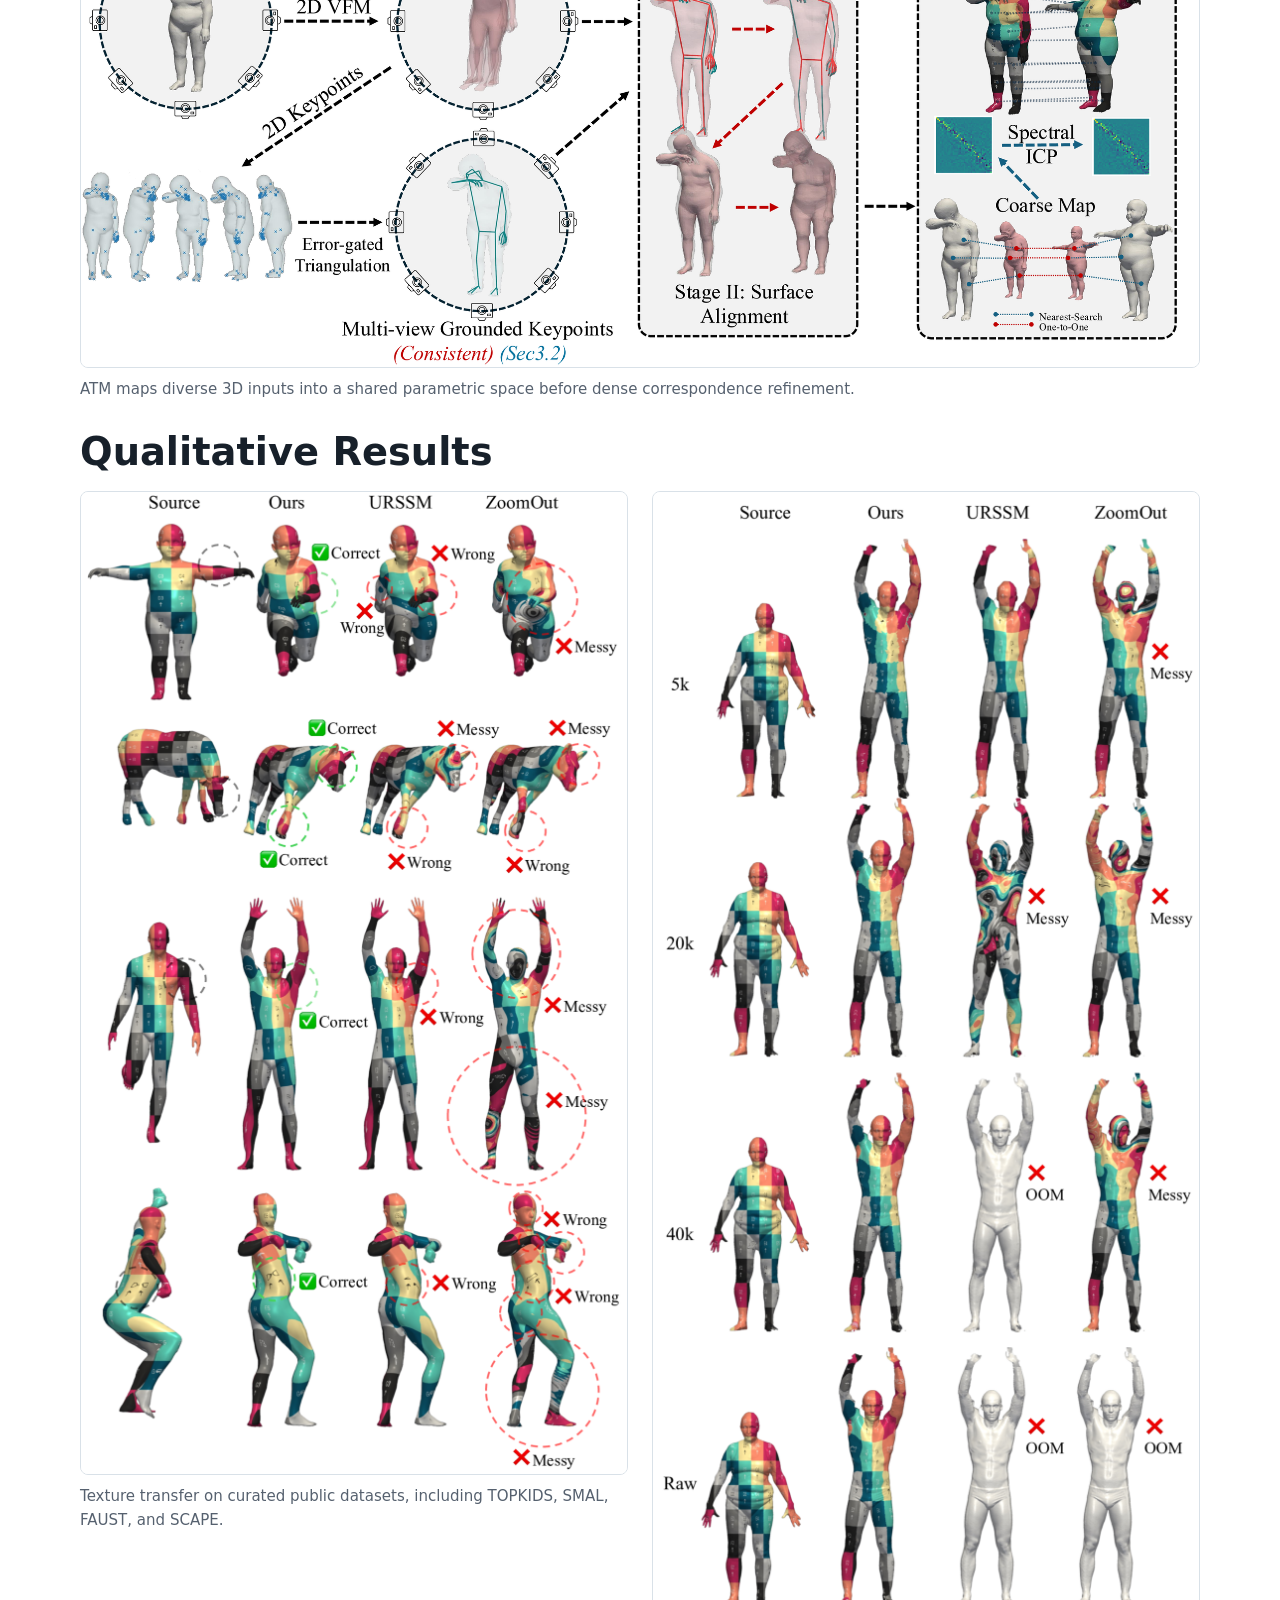
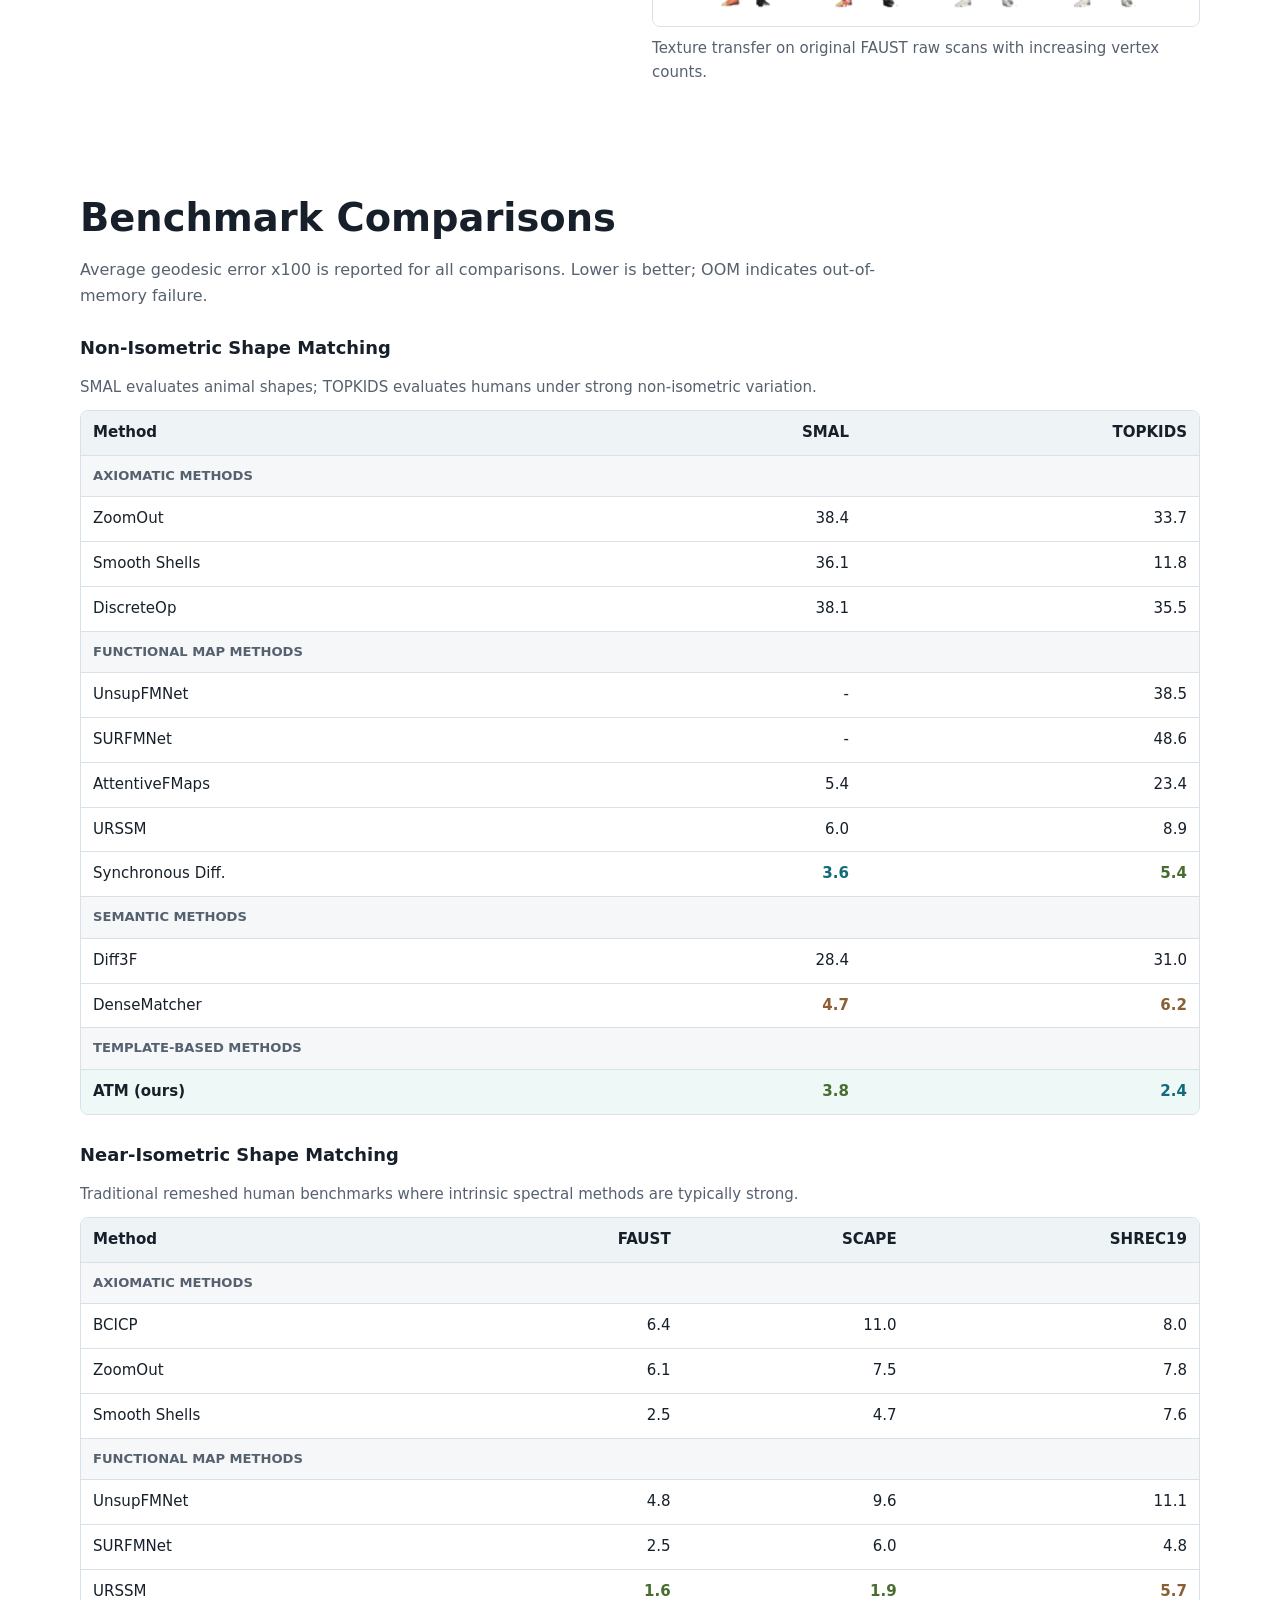
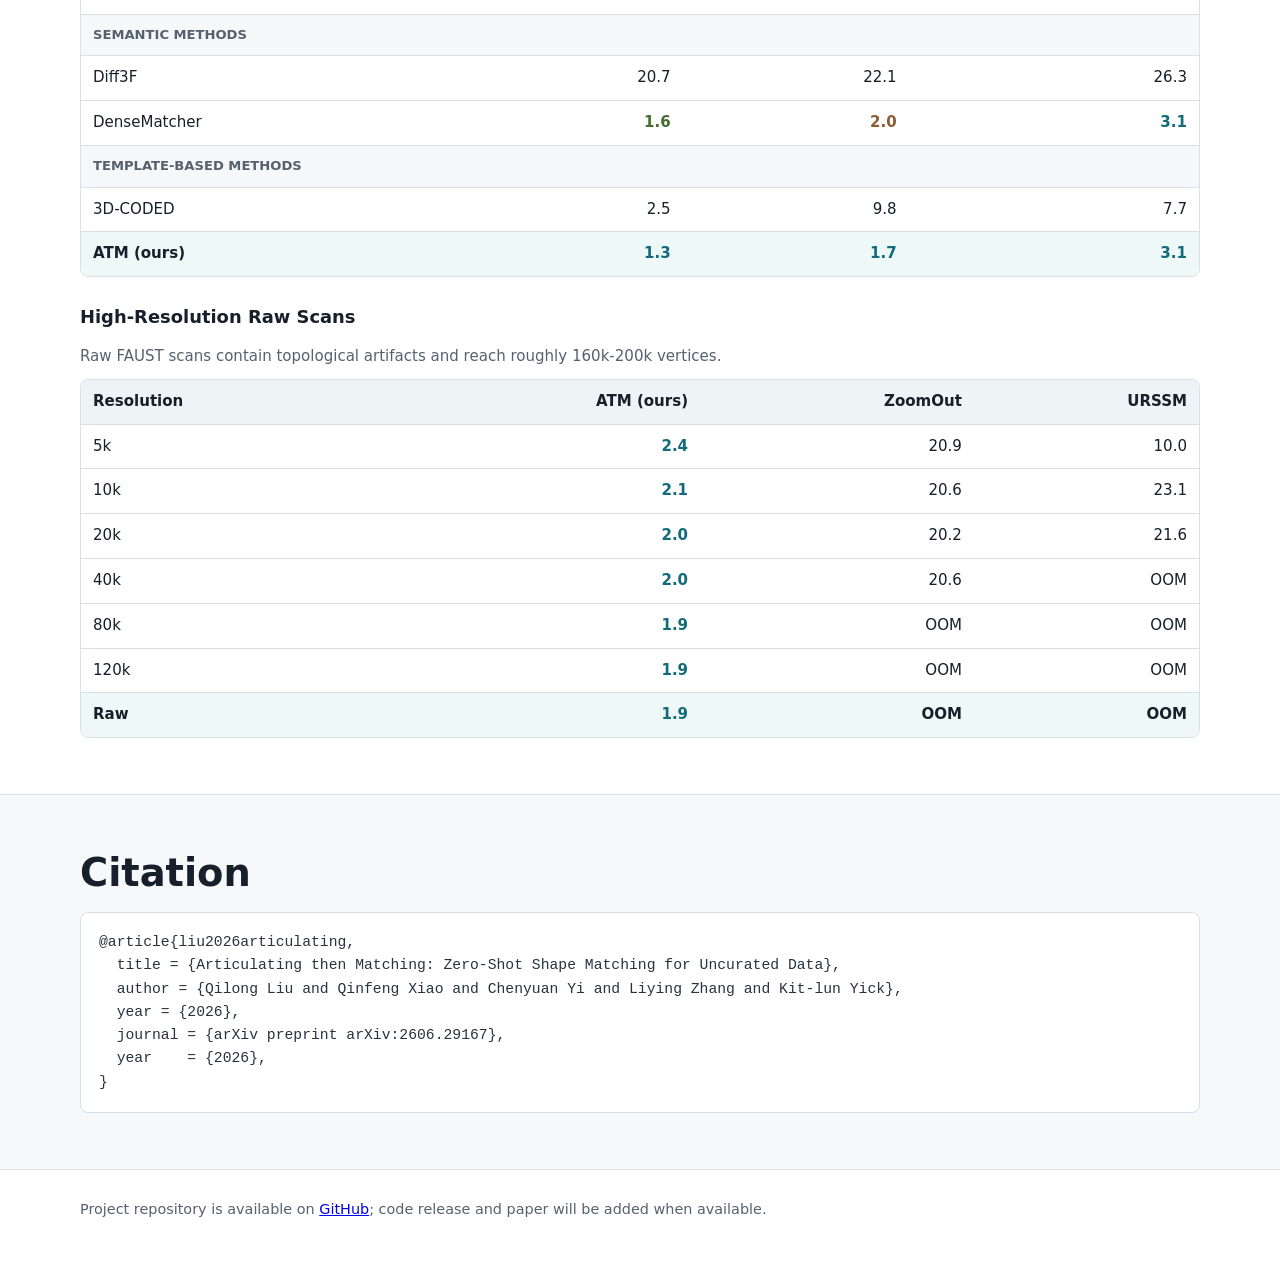
==== commit e30ca6aa: "update arxiv paper link" ====
--- a/docs/index.html
+++ b/docs/index.html
@@ -32,7 +32,7 @@
           </p>
           <p class="author-notes"><sup>*</sup>Equal contribution. <sup>&dagger;</sup>Corresponding author.</p>
           <div class="actions" aria-label="Project links">
-            <button class="button" type="button" disabled>Paper <span>Coming Soon</span></button>
+            <a class="button" href="https://arxiv.org/abs/2606.29167" target="_blank" rel="noopener">Paper</a>
             <a class="button" href="https://github.com/liu-qilong/ATM" target="_blank" rel="noopener">Code <span>Coming Soon</span></a>
           </div>
         </div>
@@ -210,10 +210,12 @@
       <section class="alt">
         <div class="wrap">
           <h2>Citation</h2>
-          <pre class="citation"><code>@misc{atm2027,
-  title  = {Articulating then Matching: Zero-Shot Shape Matching for Uncurated Data},
-  author = {Liu, Qilong and Xiao, Qinfeng and Yi, Chenyuan and Zhang, Liying and Yick, Kit-lun},
-  note   = {Coming soon}
+          <pre class="citation"><code>@article{liu2026articulating,
+  title = {Articulating then Matching: Zero-Shot Shape Matching for Uncurated Data}, 
+  author = {Qilong Liu and Qinfeng Xiao and Chenyuan Yi and Liying Zhang and Kit-lun Yick},
+  year = {2026},
+  journal = {arXiv preprint arXiv:2606.29167},
+  year    = {2026},
 }</code></pre>
         </div>
       </section>
--- a/docs/style.css
+++ b/docs/style.css
@@ -378,12 +378,4 @@
     padding: 42px 0;
   }
 
-  .actions {
-    display: grid;
-    grid-template-columns: 1fr;
-  }
-
-  .button {
-    width: 100%;
-  }
-}
+}
